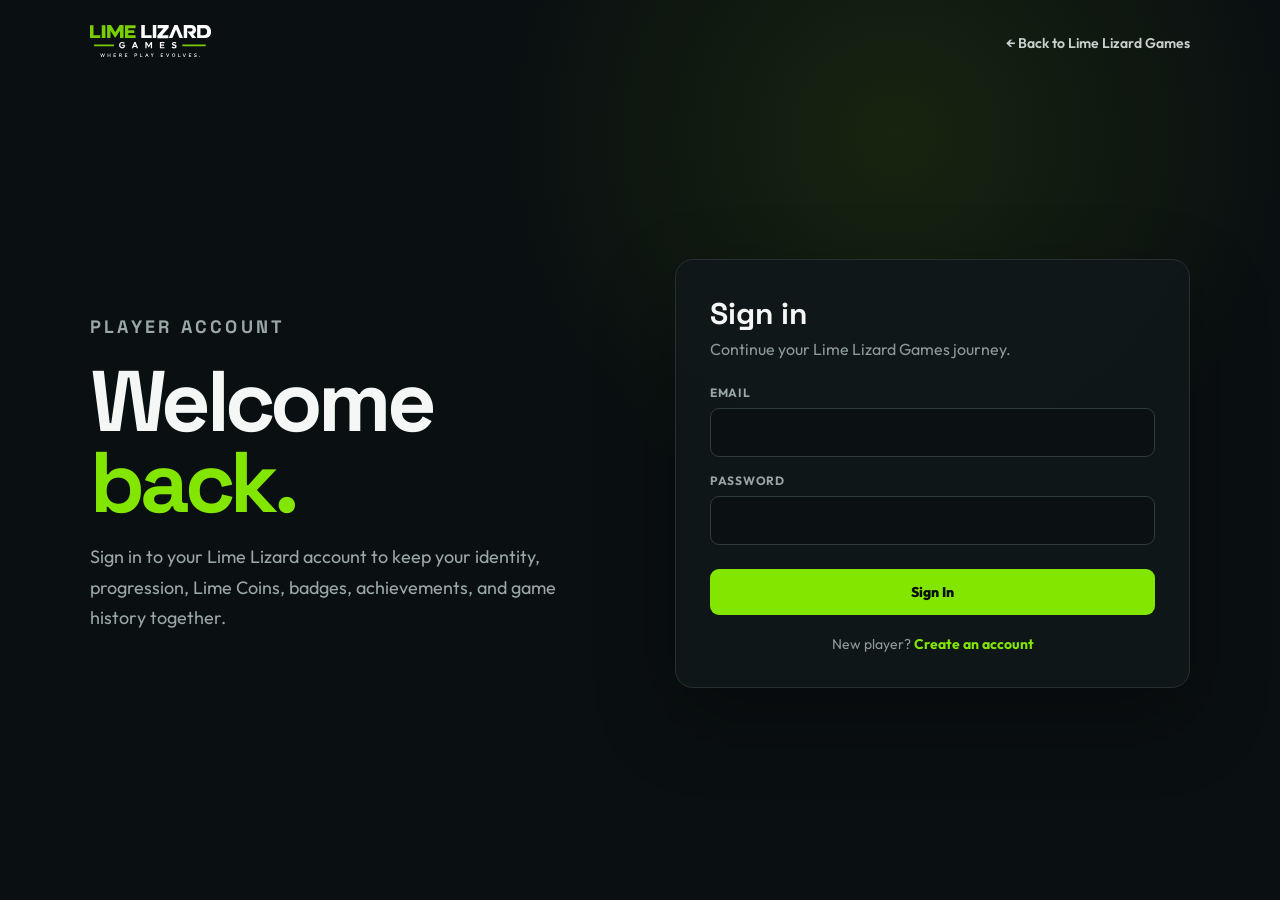
==== login/index.html @ 808866a7 "Add files via upload" ====
<!doctype html><html lang="en"><head><meta charset="utf-8"><meta name="viewport" content="width=device-width,initial-scale=1"><title>Sign In — Lime Lizard Games</title><link rel="preconnect" href="https://fonts.googleapis.com"><link rel="preconnect" href="https://fonts.gstatic.com" crossorigin><link href="https://fonts.googleapis.com/css2?family=Outfit:wght@400;500;600;700;800&family=Space+Grotesk:wght@500;600;700&display=swap" rel="stylesheet"><link rel="stylesheet" href="/portal.css"><link rel="icon" href="/assets/lime-lizard-head.svg" type="image/svg+xml"></head><body><header class="topbar page-shell"><a href="/"><img src="/assets/lime-lizard-word.svg" alt="Lime Lizard Games"></a><a href="/">← Back to Lime Lizard Games</a></header>
<main class="page-shell auth-layout"><section class="brand-panel"><p class="eyebrow">PLAYER ACCOUNT</p><h1>Welcome<br><span>back.</span></h1><p>Sign in to your Lime Lizard account to keep your identity, progression, Lime Coins, badges, achievements, and game history together.</p></section>
<section class="form-card"><h2>Sign in</h2><p>Continue your Lime Lizard Games journey.</p><form id="loginForm">
<div class="field"><label for="email">Email</label><input id="email" name="email" type="email" autocomplete="email" required></div>
<div class="field"><label for="password">Password</label><input id="password" name="password" type="password" autocomplete="current-password" required></div>
<div id="message" class="message"></div><button id="submitButton" class="primary-button" type="submit">Sign In</button>
</form><p class="helper">New player? <a href="/signup/">Create an account</a></p></section></main>
<script type="module" src="/login/login.js"></script></body></html>
---- portal.css ----
:root{--bg:#0a0f11;--panel:#101719;--panel2:#141d20;--ink:#f4f7f5;--muted:#9aa8a5;--lime:#82e600;--lime2:#b2ff16;--line:#263033;--danger:#ff7979}
*{box-sizing:border-box}body{margin:0;min-height:100vh;background:radial-gradient(circle at 70% 15%,rgba(130,230,0,.10),transparent 34%),#0a0f11;color:var(--ink);font-family:Outfit,system-ui,sans-serif}.page-shell{width:min(1100px,calc(100% - 32px));margin:auto}.topbar{height:86px;display:flex;align-items:center;justify-content:space-between}.topbar img{height:32px}.topbar a{color:#c8d0ce;text-decoration:none;font-weight:600;font-size:14px}.auth-layout{min-height:calc(100vh - 86px);display:grid;grid-template-columns:1fr 1fr;gap:70px;align-items:center;padding:50px 0 90px}.brand-panel h1,.profile-head h1{font:700 clamp(48px,7vw,86px)/.95 Space Grotesk;margin:18px 0;letter-spacing:-.055em}.brand-panel h1 span,.lime{color:var(--lime)}.brand-panel p{max-width:520px;color:#9aa8a5;font-size:18px;line-height:1.7}.eyebrow{font:700 11px Space Grotesk;letter-spacing:.18em;text-transform:uppercase;color:var(--lime)}.form-card,.panel{background:rgba(16,23,25,.92);border:1px solid #263033;border-radius:18px;padding:34px;box-shadow:0 30px 80px rgba(0,0,0,.32)}.form-card h2{font:700 30px Space Grotesk;margin:0 0 6px}.form-card>p{color:#8d9a98;margin:0 0 26px}.field{margin:16px 0}.field label{display:block;font-size:12px;font-weight:700;letter-spacing:.06em;text-transform:uppercase;color:#99a5a3;margin-bottom:8px}.field input{width:100%;background:#0b1113;border:1px solid #303b3e;border-radius:9px;padding:14px;color:#fff;font:500 15px Outfit;outline:none}.field input:focus{border-color:var(--lime);box-shadow:0 0 0 3px rgba(130,230,0,.08)}.field small{display:block;color:#71807e;margin-top:7px;line-height:1.4}.primary-button,.ghost-button{width:100%;border:0;border-radius:9px;padding:14px 18px;font:800 14px Outfit;cursor:pointer;transition:.2s}.primary-button{background:var(--lime);color:#071007;margin-top:8px}.primary-button:hover{background:var(--lime2);transform:translateY(-1px)}.primary-button:disabled{opacity:.55;cursor:not-allowed;transform:none}.ghost-button{background:transparent;color:#e4eae8;border:1px solid #344044}.helper{text-align:center!important;font-size:14px!important;margin:20px 0 0!important}.helper a{color:var(--lime);text-decoration:none;font-weight:700}.message{display:none;margin:15px 0;padding:12px 14px;border-radius:8px;font-size:13px;line-height:1.5}.message.show{display:block}.message.error{background:rgba(255,90,90,.08);border:1px solid rgba(255,90,90,.3);color:#ffb5b5}.message.success{background:rgba(130,230,0,.08);border:1px solid rgba(130,230,0,.3);color:#c9ff8c}.profile-page{padding:46px 0 90px}.profile-head{display:flex;align-items:end;justify-content:space-between;gap:30px;margin:35px 0}.profile-identity{display:flex;align-items:center;gap:22px}.avatar-large{width:104px;height:104px;border-radius:24px;background:linear-gradient(135deg,var(--lime),#294f09);display:grid;place-items:center;color:#071007;font:800 40px Space Grotesk;border:1px solid rgba(255,255,255,.12)}.profile-head h1{font-size:54px;margin:0}.handle{color:#7f8c8a;margin-top:5px}.dashboard{display:grid;grid-template-columns:1.2fr .8fr;gap:16px}.panel h2{font:700 24px Space Grotesk;margin:0 0 18px}.stats-row{display:grid;grid-template-columns:repeat(3,1fr);gap:12px}.stat{background:#0c1214;border:1px solid #263033;border-radius:12px;padding:18px}.stat strong{display:block;font:700 27px Space Grotesk}.stat span{font-size:12px;color:#83908e}.coin{color:var(--lime2)}.xp-wrap{margin-top:20px}.xp-label{display:flex;justify-content:space-between;color:#aab5b3;font-size:13px;margin-bottom:8px}.xp-track{height:10px;border-radius:99px;background:#202a2c;overflow:hidden}.xp-fill{height:100%;width:0;background:linear-gradient(90deg,var(--lime),var(--lime2));border-radius:99px}.badge-grid{display:grid;grid-template-columns:repeat(2,1fr);gap:10px}.badge{padding:14px;border:1px solid #293538;background:#0c1214;border-radius:11px}.badge.locked{opacity:.45;filter:saturate(.4)}.badge-icon{font-size:25px}.badge strong{display:block;margin-top:7px}.badge span{font-size:12px;color:#899694}.game-card{border:1px solid #2b3739;background:linear-gradient(135deg,#132219,#0c1411);border-radius:14px;padding:20px;margin-top:12px}.game-card h3{font:700 25px Space Grotesk;margin:0 0 12px}.game-stats{display:grid;grid-template-columns:repeat(3,1fr);gap:10px}.game-stats div{font-size:12px;color:#899694}.game-stats strong{display:block;color:#fff;font:700 20px Space Grotesk}.account-grid{display:grid;grid-template-columns:.72fr 1.28fr;gap:16px}.sidebar-link{display:block;padding:11px 12px;color:#aab5b3;text-decoration:none;border-radius:8px}.sidebar-link.active,.sidebar-link:hover{background:#192225;color:#fff}.danger{color:var(--danger)}.save-row{display:flex;gap:10px;margin-top:22px}.save-row .primary-button,.save-row .ghost-button{width:auto}.loading{color:#879391}.hidden{display:none!important}
@media(max-width:800px){.auth-layout,.dashboard,.account-grid{grid-template-columns:1fr}.brand-panel{padding-top:25px}.brand-panel h1{font-size:55px}.profile-head{align-items:flex-start;flex-direction:column}.stats-row,.game-stats{grid-template-columns:repeat(2,1fr)}.badge-grid{grid-template-columns:1fr}.topbar img{height:25px}}
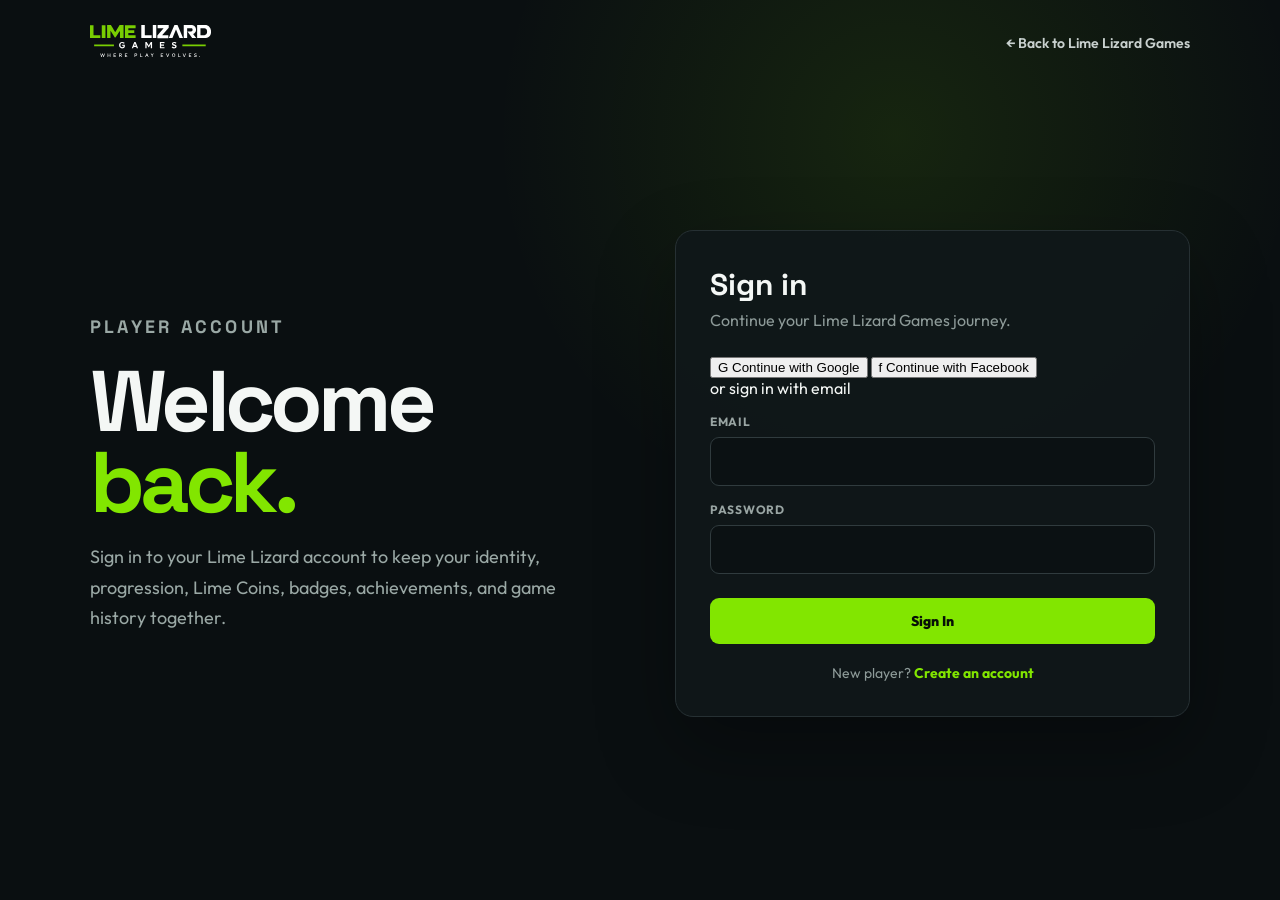
==== commit 8f79535c: "Add files via upload" ====
--- a/login/index.html
+++ b/login/index.html
@@ -1,8 +1,58 @@
-<!doctype html><html lang="en"><head><meta charset="utf-8"><meta name="viewport" content="width=device-width,initial-scale=1"><title>Sign In — Lime Lizard Games</title><link rel="preconnect" href="https://fonts.googleapis.com"><link rel="preconnect" href="https://fonts.gstatic.com" crossorigin><link href="https://fonts.googleapis.com/css2?family=Outfit:wght@400;500;600;700;800&family=Space+Grotesk:wght@500;600;700&display=swap" rel="stylesheet"><link rel="stylesheet" href="/portal.css"><link rel="icon" href="/assets/lime-lizard-head.svg" type="image/svg+xml"></head><body><header class="topbar page-shell"><a href="/"><img src="/assets/lime-lizard-word.svg" alt="Lime Lizard Games"></a><a href="/">← Back to Lime Lizard Games</a></header>
-<main class="page-shell auth-layout"><section class="brand-panel"><p class="eyebrow">PLAYER ACCOUNT</p><h1>Welcome<br><span>back.</span></h1><p>Sign in to your Lime Lizard account to keep your identity, progression, Lime Coins, badges, achievements, and game history together.</p></section>
-<section class="form-card"><h2>Sign in</h2><p>Continue your Lime Lizard Games journey.</p><form id="loginForm">
-<div class="field"><label for="email">Email</label><input id="email" name="email" type="email" autocomplete="email" required></div>
-<div class="field"><label for="password">Password</label><input id="password" name="password" type="password" autocomplete="current-password" required></div>
-<div id="message" class="message"></div><button id="submitButton" class="primary-button" type="submit">Sign In</button>
-</form><p class="helper">New player? <a href="/signup/">Create an account</a></p></section></main>
-<script type="module" src="/login/login.js"></script></body></html>+<!doctype html>
+<html lang="en">
+<head>
+  <meta charset="utf-8">
+  <meta name="viewport" content="width=device-width,initial-scale=1">
+  <title>Sign In — Lime Lizard Games</title>
+  <link rel="preconnect" href="https://fonts.googleapis.com"><link rel="preconnect" href="https://fonts.gstatic.com" crossorigin><link href="https://fonts.googleapis.com/css2?family=Outfit:wght@400;500;600;700;800&family=Space+Grotesk:wght@500;600;700&display=swap" rel="stylesheet"><link rel="stylesheet" href="/portal.css"><link rel="icon" href="/assets/lime-lizard-head.svg" type="image/svg+xml">
+</head>
+<body>
+  <header class="topbar page-shell"><a href="/"><img src="/assets/lime-lizard-word.svg" alt="Lime Lizard Games"></a><a href="/">← Back to Lime Lizard Games</a></header>
+  <main class="page-shell auth-layout">
+    <section class="brand-panel">
+      <p class="eyebrow">PLAYER ACCOUNT</p>
+      <h1>Welcome<br><span>back.</span></h1>
+      <p>Sign in to your Lime Lizard account to keep your identity, progression, Lime Coins, badges, achievements, and game history together.</p>
+    </section>
+
+    <section class="form-card">
+      <h2>Sign in</h2>
+      <p>Continue your Lime Lizard Games journey.</p>
+
+      <div class="social-auth">
+        <button class="social-button google" id="googleLogin" type="button">
+          <span class="social-icon google-icon">G</span>
+          <span>Continue with Google</span>
+        </button>
+
+        <button class="social-button facebook" id="facebookLogin" type="button">
+          <span class="social-icon facebook-icon">f</span>
+          <span>Continue with Facebook</span>
+        </button>
+      </div>
+
+      <div class="auth-divider"><span>or sign in with email</span></div>
+
+      <form id="loginForm">
+        <div class="field">
+          <label for="email">Email</label>
+          <input id="email" name="email" type="email" autocomplete="email" required>
+        </div>
+
+        <div class="field">
+          <label for="password">Password</label>
+          <input id="password" name="password" type="password" autocomplete="current-password" required>
+        </div>
+
+        <div id="message" class="message"></div>
+
+        <button id="submitButton" class="primary-button" type="submit">Sign In</button>
+      </form>
+
+      <p class="helper">New player? <a href="/signup/">Create an account</a></p>
+    </section>
+  </main>
+
+  <script type="module" src="/login/login.js"></script>
+</body>
+</html>
